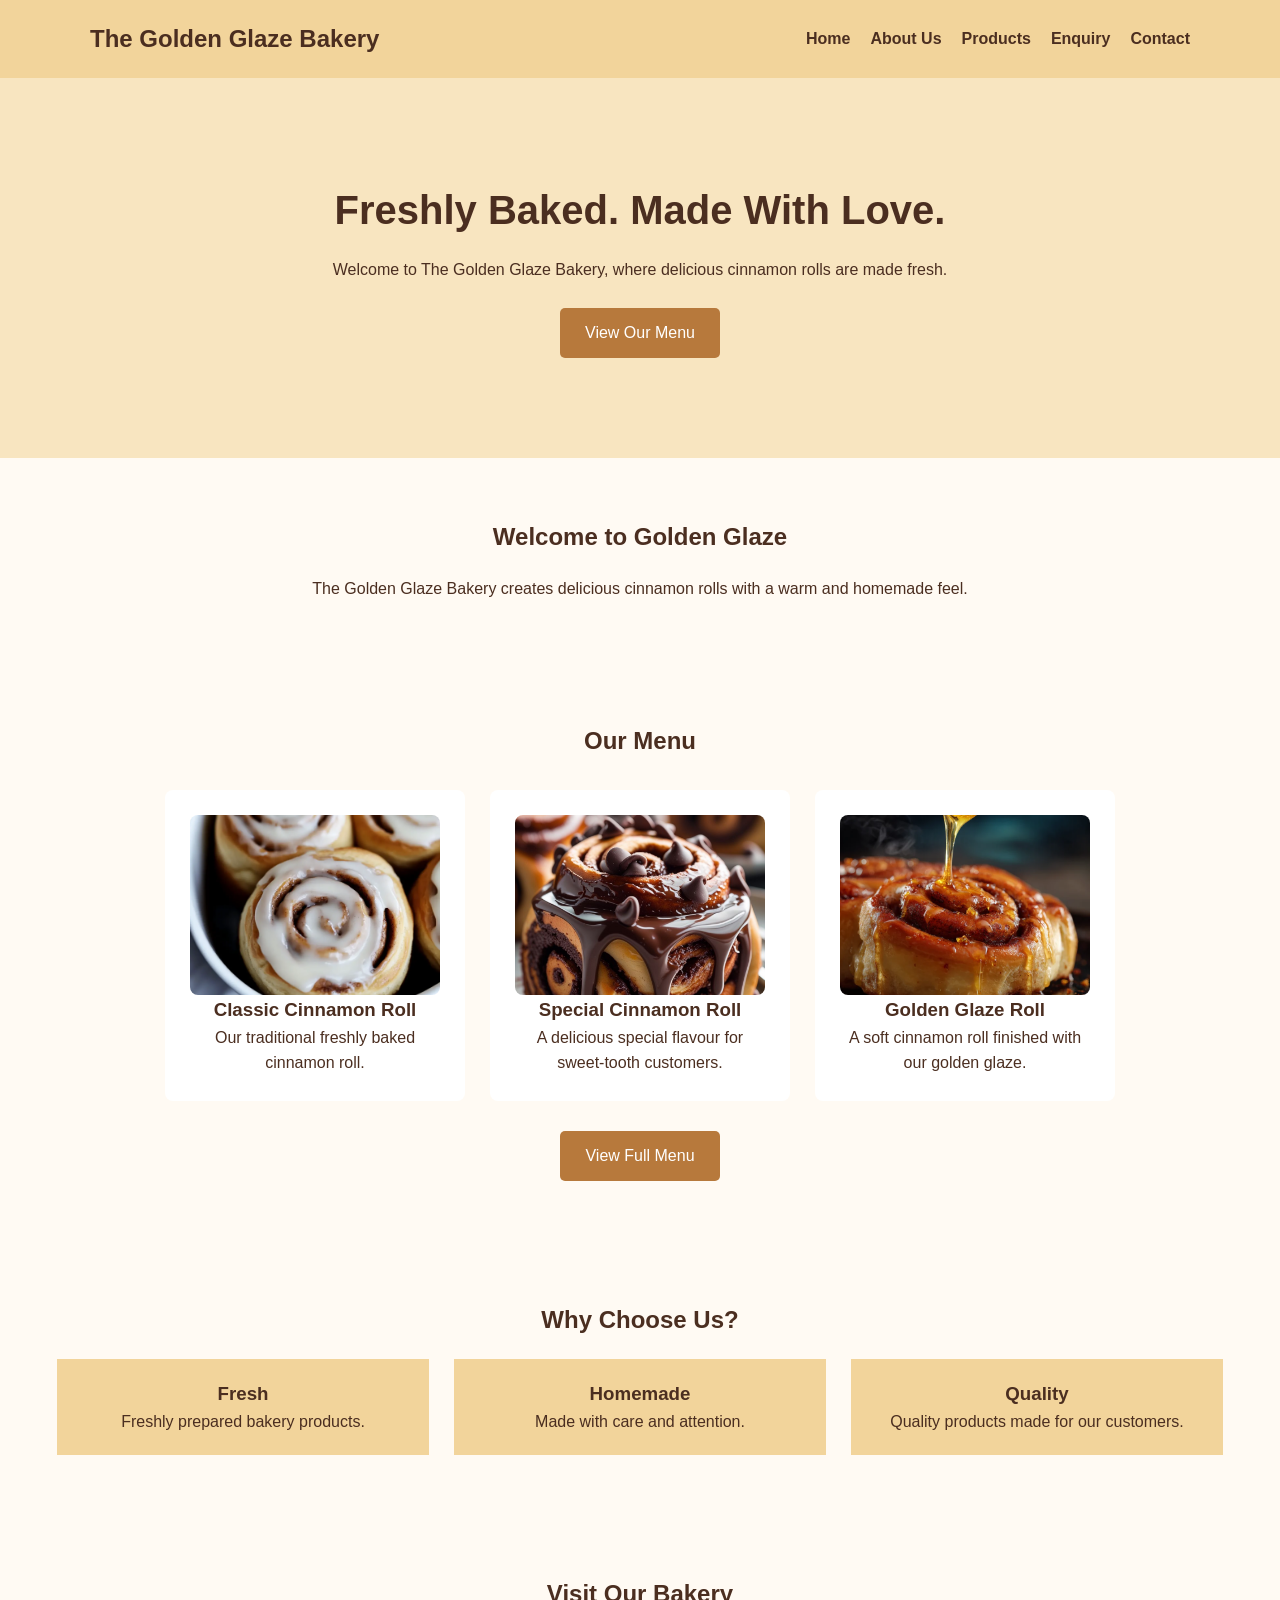
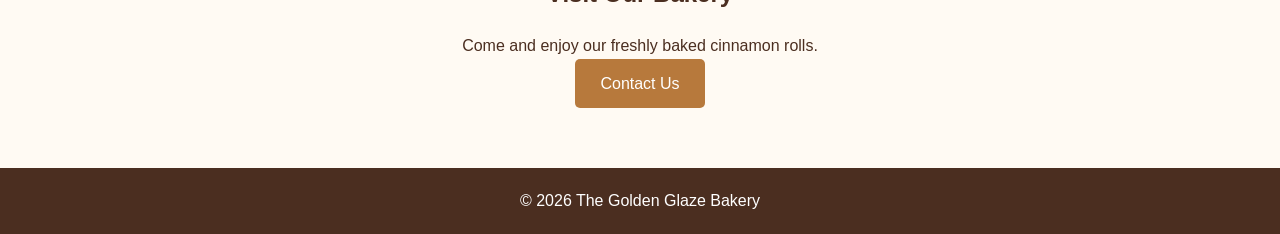
==== index.html @ a6e6b407 "Add files via upload" ====
<!DOCTYPE html>
<html lang="en">
<head>
    <meta charset="UTF-8">
    <meta name="viewport" content="width=device-width, initial-scale=1.0">

    <title>The Golden Glaze Bakery</title>

    <link rel="stylesheet" href="css/style.css">
</head>

<body>

    <!-- Navigation bar -->
    <header>
        <nav>
            <h1>The Golden Glaze Bakery</h1>

            <ul>
                <li><a href="index.html">Home</a></li>
                <li><a href="about.html">About Us</a></li>
                <li><a href="products.html">Products</a></li>
                <li><a href="enquiry.html">Enquiry</a></li>
                <li><a href="contact.html">Contact</a></li>
            </ul>
        </nav>
    </header>


    <!-- Main homepage content -->
    <main>

        <!-- Hero section -->
        <section class="hero">

            <h2>Freshly Baked. Made With Love.</h2>

            <p>
                Welcome to The Golden Glaze Bakery,
                where delicious cinnamon rolls are made fresh.
            </p>

            <a href="products.html" class="button">
                View Our Menu
            </a>

        </section>


        <!-- Welcome section -->
        <section class="welcome">

            <h2>Welcome to Golden Glaze</h2>

            <p>
                The Golden Glaze Bakery creates delicious cinnamon
                rolls with a warm and homemade feel.
            </p>

        </section>


        <!-- Featured products -->
        <section class="featured">

            <h2>Our Menu</h2>

            <div class="products">

                <div class="product">
                    <img src="images/cinnamon-classic.jpg" alt="Classic cinnamon roll">
                    <h3>Classic Cinnamon Roll</h3>
                    <p>Our traditional freshly baked cinnamon roll.</p>
                </div>

                <div class="product">
                    <img src="images/cinnamon-special.jpg" alt="Special cinnamon roll">
                    <h3>Special Cinnamon Roll</h3>
                    <p>A delicious special flavour for sweet-tooth customers.</p>
                </div>

                <div class="product">
                    <img src="images/cinnamon-gold.jpg" alt="Golden Glaze cinnamon roll">
                    <h3>Golden Glaze Roll</h3>
                    <p>A soft cinnamon roll finished with our golden glaze.</p>
                </div>

            </div>

            <a href="products.html" class="button">
                View Full Menu
            </a>

        </section>


        <!-- Why choose us -->
        <section class="why-us">

            <h2>Why Choose Us?</h2>

            <div class="reasons">

                <div>
                    <h3>Fresh</h3>
                    <p>Freshly prepared bakery products.</p>
                </div>

                <div>
                    <h3>Homemade</h3>
                    <p>Made with care and attention.</p>
                </div>

                <div>
                    <h3>Quality</h3>
                    <p>Quality products made for our customers.</p>
                </div>

            </div>

        </section>


        <!-- Visit the bakery -->
        <section class="visit">

            <h2>Visit Our Bakery</h2>

            <p>Come and enjoy our freshly baked cinnamon rolls.</p>

            <a href="contact.html" class="button">
                Contact Us
            </a>

        </section>

    </main>


    <!-- Footer -->
    <footer>

        <p>&copy; 2026 The Golden Glaze Bakery</p>

    </footer>

    <script src="js/script.js"></script>

</body>
</html>
---- css/style.css ----
/* General website styling */

* {
    box-sizing: border-box;
    margin: 0;
    padding: 0;
}

body {
    font-family: Arial, sans-serif;
    background-color: #fffaf3;
    color: #4b2e20;
    line-height: 1.6;
}


/* Navigation */

header {
    background-color: #f2d49b;
    padding: 20px;
}

nav {
    max-width: 1100px;
    margin: auto;
    display: flex;
    justify-content: space-between;
    align-items: center;
}

nav h1 {
    font-size: 24px;
}

nav ul {
    list-style: none;
    display: flex;
    gap: 20px;
}

nav a {
    text-decoration: none;
    color: #4b2e20;
    font-weight: bold;
}


/* Hero section */

.hero {
    text-align: center;
    padding: 100px 20px;
    background-color: #f8e5c0;
}

.hero h2 {
    font-size: 40px;
    margin-bottom: 15px;
}

.hero p {
    margin-bottom: 25px;
}


/* Buttons */

.button {
    display: inline-block;
    background-color: #b7793c;
    color: white;
    padding: 12px 25px;
    text-decoration: none;
    border-radius: 5px;
}


/* General sections */

section {
    padding: 60px 20px;
    text-align: center;
}

section h2 {
    margin-bottom: 20px;
}


/* Products */

.products {
    display: flex;
    justify-content: center;
    gap: 25px;
    margin: 30px auto;
    max-width: 1000px;
}

.product {
    background-color: white;
    padding: 25px;
    border-radius: 8px;
    width: 30%;
}


/* Why choose us */

.reasons {
    display: flex;
    justify-content: center;
    gap: 25px;
}

.reasons div {
    background-color: #f2d49b;
    padding: 20px;
    width: 30%;
}


/* Footer */

footer {
    text-align: center;
    background-color: #4b2e20;
    color: white;
    padding: 20px;
}


/* Mobile design */

@media (max-width: 768px) {

    nav {
        flex-direction: column;
        gap: 15px;
    }

    nav ul {
        flex-direction: column;
        text-align: center;
        gap: 10px;
    }

    .hero h2 {
        font-size: 30px;
    }

    .products {
        flex-direction: column;
    }

    .product {
        width: 100%;
    }

    .reasons {
        flex-direction: column;
    }

    .reasons div {
        width: 100%;
    }
}
.product img {
    width: 100%;
    height: 180px;
    object-fit: cover;
    border-radius: 8px;
    display: block;
}
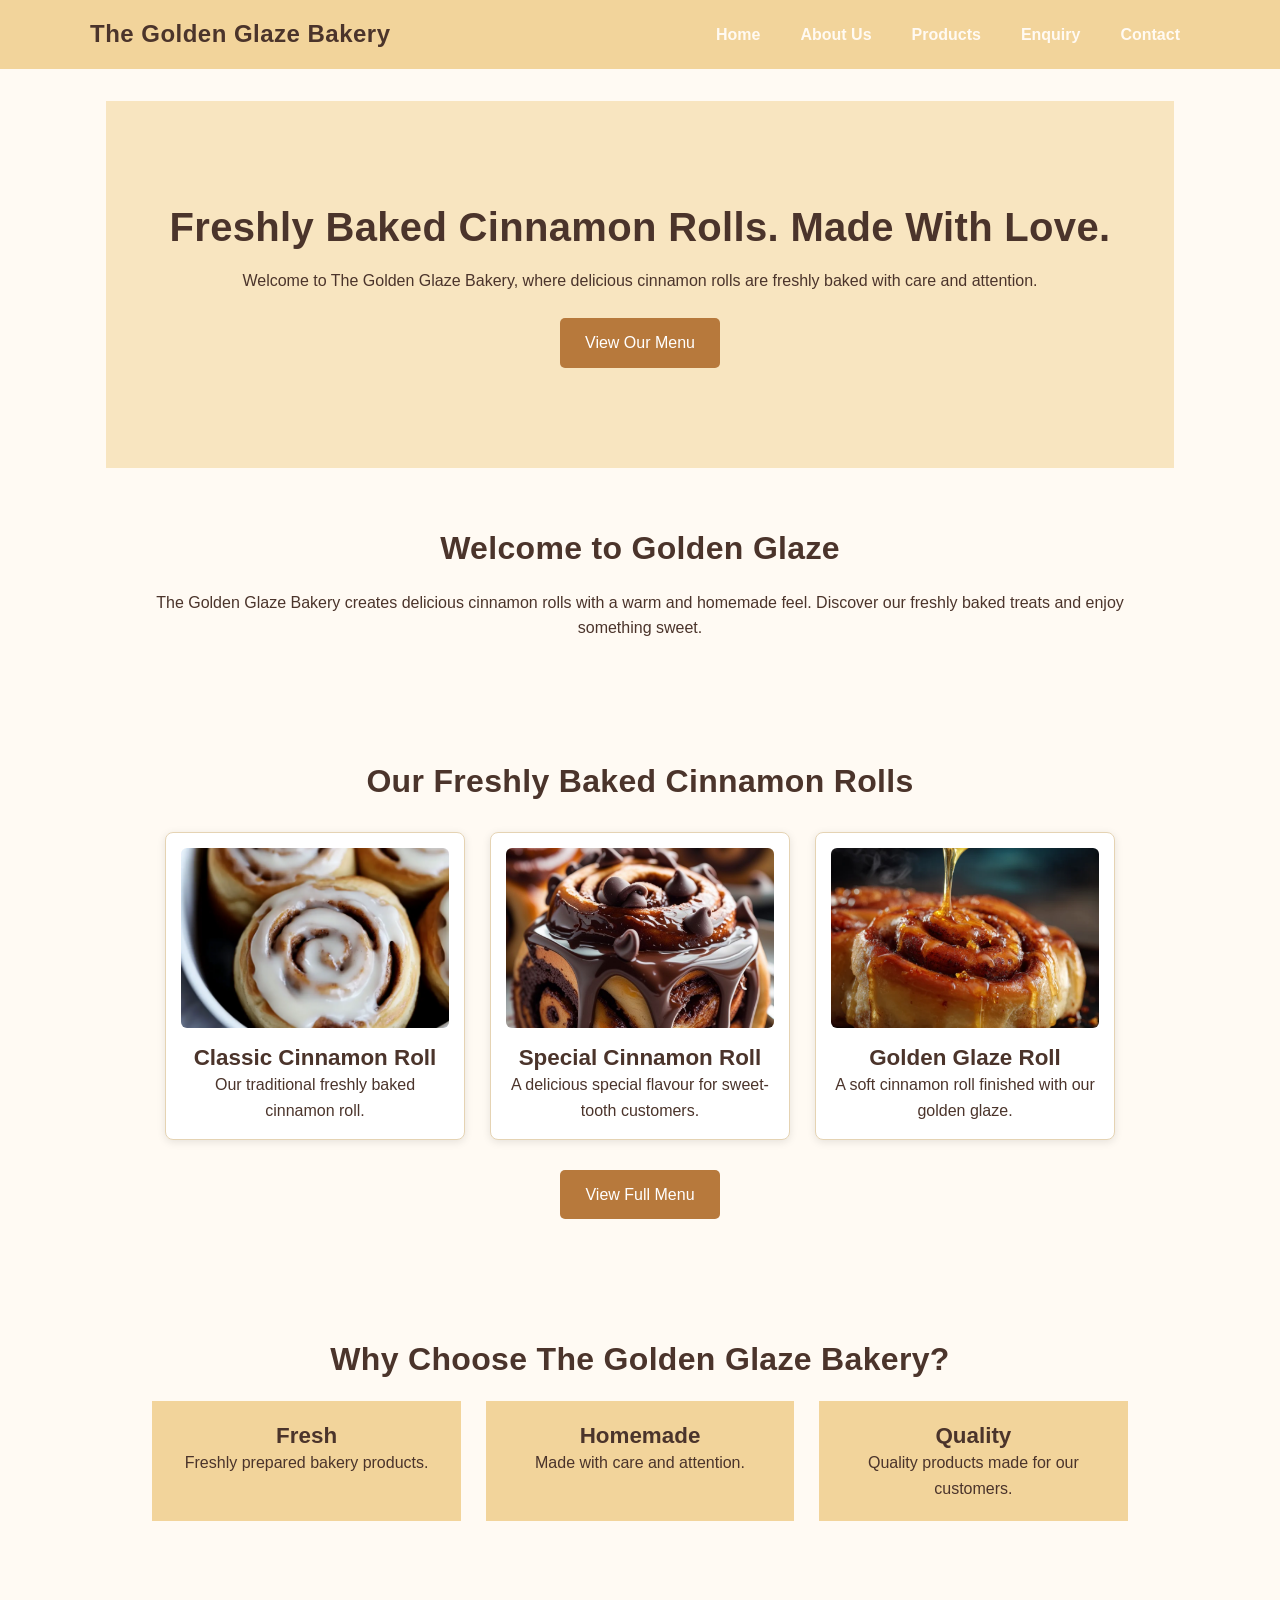
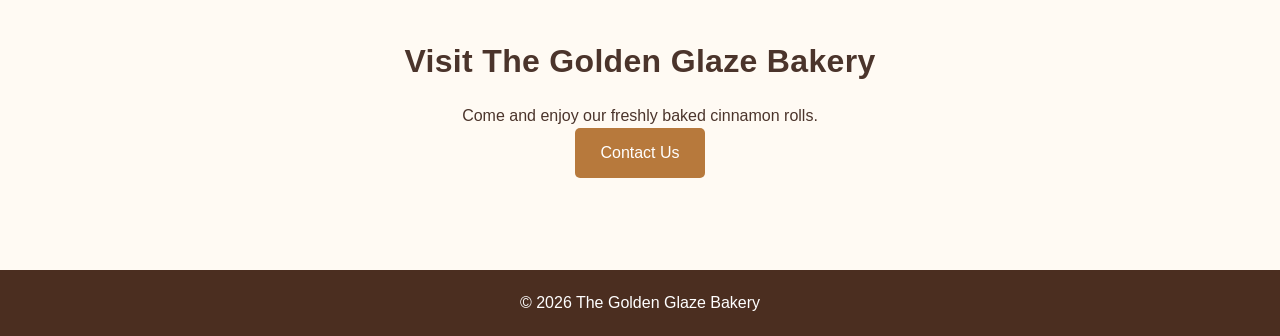
==== commit e5d8be91: "Add files via upload Completed Part 3 website functionality and SEO improvements" ====
--- a/index.html
+++ b/index.html
@@ -1,10 +1,20 @@
+
 <!DOCTYPE html>
 <html lang="en">
+
 <head>
     <meta charset="UTF-8">
     <meta name="viewport" content="width=device-width, initial-scale=1.0">
 
-    <title>The Golden Glaze Bakery</title>
+    <!-- SEO title and description -->
+    <title>Golden Glaze Bakery | Fresh Cinnamon Rolls</title>
+
+    <meta name="description" content="Welcome to The Golden Glaze Bakery. Discover our freshly baked cinnamon rolls, homemade flavours and signature golden glaze.">
+    <meta name="keywords" content="Golden Glaze Bakery, cinnamon rolls, freshly baked cinnamon rolls, homemade bakery, sweet treats">
+    <meta name="author" content="The Golden Glaze Bakery">
+
+    <!-- Search engine instructions -->
+    <meta name="robots" content="index, follow">
 
     <link rel="stylesheet" href="css/style.css">
 </head>
@@ -26,18 +36,17 @@
         </nav>
     </header>
 
-
-    <!-- Main homepage content -->
     <main>
 
         <!-- Hero section -->
         <section class="hero">
 
-            <h2>Freshly Baked. Made With Love.</h2>
+            <h2>Freshly Baked Cinnamon Rolls. Made With Love.</h2>
 
             <p>
                 Welcome to The Golden Glaze Bakery,
-                where delicious cinnamon rolls are made fresh.
+                where delicious cinnamon rolls are freshly baked
+                with care and attention.
             </p>
 
             <a href="products.html" class="button">
@@ -46,7 +55,6 @@
 
         </section>
 
-
         <!-- Welcome section -->
         <section class="welcome">
 
@@ -54,33 +62,39 @@
 
             <p>
                 The Golden Glaze Bakery creates delicious cinnamon
-                rolls with a warm and homemade feel.
+                rolls with a warm and homemade feel. Discover our
+                freshly baked treats and enjoy something sweet.
             </p>
 
         </section>
 
-
         <!-- Featured products -->
         <section class="featured">
 
-            <h2>Our Menu</h2>
+            <h2>Our Freshly Baked Cinnamon Rolls</h2>
 
             <div class="products">
 
                 <div class="product">
-                    <img src="images/cinnamon-classic.jpg" alt="Classic cinnamon roll">
+                    <img
+                        src="images/cinnamon-classic.jpg"
+                        alt="Freshly baked classic cinnamon roll">
                     <h3>Classic Cinnamon Roll</h3>
                     <p>Our traditional freshly baked cinnamon roll.</p>
                 </div>
 
                 <div class="product">
-                    <img src="images/cinnamon-special.jpg" alt="Special cinnamon roll">
+                    <img
+                        src="images/cinnamon-special.jpg"
+                        alt="Special cinnamon roll with a sweet topping">
                     <h3>Special Cinnamon Roll</h3>
                     <p>A delicious special flavour for sweet-tooth customers.</p>
                 </div>
 
                 <div class="product">
-                    <img src="images/cinnamon-gold.jpg" alt="Golden Glaze cinnamon roll">
+                    <img
+                        src="images/cinnamon-gold.jpg"
+                        alt="Golden Glaze signature cinnamon roll">
                     <h3>Golden Glaze Roll</h3>
                     <p>A soft cinnamon roll finished with our golden glaze.</p>
                 </div>
@@ -93,11 +107,10 @@
 
         </section>
 
-
         <!-- Why choose us -->
         <section class="why-us">
 
-            <h2>Why Choose Us?</h2>
+            <h2>Why Choose The Golden Glaze Bakery?</h2>
 
             <div class="reasons">
 
@@ -120,11 +133,10 @@
 
         </section>
 
-
         <!-- Visit the bakery -->
         <section class="visit">
 
-            <h2>Visit Our Bakery</h2>
+            <h2>Visit The Golden Glaze Bakery</h2>
 
             <p>Come and enjoy our freshly baked cinnamon rolls.</p>
 
@@ -136,15 +148,12 @@
 
     </main>
 
-
     <!-- Footer -->
     <footer>
-
         <p>&copy; 2026 The Golden Glaze Bakery</p>
-
     </footer>
 
     <script src="js/script.js"></script>
 
 </body>
-</html>+</html>
--- a/css/style.css
+++ b/css/style.css
@@ -7,12 +7,38 @@
 }
 
 body {
-    font-family: Arial, sans-serif;
+     font-family: Arial, Helvetica, sans-serif;
+    font-size: 1rem;
+    line-height: 1.6;
+    color: #4b342b;
     background-color: #fffaf3;
-    color: #4b2e20;
+}
+/* Typography */
+
+h1 {
+    font-size: 2.5rem;
+    font-weight: 700;
+    line-height: 1.2;
+    letter-spacing: 0.03rem;
+}
+
+h2 {
+    font-size: 2rem;
+    font-weight: 700;
+    line-height: 1.3;
+    letter-spacing: 0.02rem;
+}
+
+h3 {
+    font-size: 1.4rem;
+    font-weight: 600;
+    line-height: 1.3;
+}
+
+p {
+    font-size: 1rem;
     line-height: 1.6;
 }
-
 
 /* Navigation */
 
@@ -40,9 +66,24 @@
 }
 
 nav a {
+    color: #fffaf3;
     text-decoration: none;
-    color: #4b2e20;
-    font-weight: bold;
+    font-weight: 600;
+    padding: 8px 10px;
+    border-radius: 5px;
+}
+nav a:hover {
+    background-color: #d4a24c;
+    color: #4b342b;
+}
+
+nav a:focus {
+    outline: 2px solid #d4a24c;
+    outline-offset: 2px;
+}
+
+nav a:active {
+    background-color: #b88632;
 }
 
 
@@ -91,20 +132,28 @@
 /* Products */
 
 .products {
-    display: flex;
+     display: flex;
     justify-content: center;
+    align-items: stretch;
     gap: 25px;
+    flex-wrap: wrap;
+    max-width: 1000px;
     margin: 30px auto;
-    max-width: 1000px;
 }
 
 .product {
+   flex: 1 1 250px;
+    max-width: 300px;
     background-color: white;
-    padding: 25px;
+    padding: 15px;
+    border: 1px solid #e5d3b3;
     border-radius: 8px;
-    width: 30%;
-}
-
+    text-align: center;
+    box-shadow: 0 2px 8px rgba(0, 0, 0, 0.1);
+}
+.product:hover {
+    box-shadow: 0 4px 12px rgba(0, 0, 0, 0.15);
+}
 
 /* Why choose us */
 
@@ -159,17 +208,312 @@
     }
 
     .reasons {
-        flex-direction: column;
+        display: flex;
+    justify-content: center;
+    align-items: stretch;
+    gap: 25px;
+    flex-wrap: wrap;
     }
 
     .reasons div {
-        width: 100%;
+        flex: 1 1 250px;
+    max-width: 300px;
+    background-color: #f2d49b;
+    padding: 20px;
+    border-radius: 8px;
     }
 }
 .product img {
-    width: 100%;
+        width: 100%;
     height: 180px;
     object-fit: cover;
-    border-radius: 8px;
+    border-radius: 6px;
     display: block;
-}+    margin-bottom: 15px;
+;
+}
+main {
+    width: 90%;
+    max-width: 1100px;
+    margin: 0 auto;
+    padding: 2rem 1rem;
+}
+/* =========================
+   RESPONSIVE DESIGN
+   ========================= */
+
+/* Tablet */
+@media (max-width: 768px) {
+
+    nav {
+        flex-direction: column;
+        gap: 15px;
+    }
+
+    nav ul {
+        flex-wrap: wrap;
+        justify-content: center;
+        gap: 10px;
+    }
+
+    .products {
+        gap: 20px;
+        padding: 0 20px;
+    }
+
+    .reasons {
+        gap: 20px;
+        padding: 0 20px;
+    }
+
+    h1 {
+        font-size: 2rem;
+    }
+
+    h2 {
+        font-size: 1.7rem;
+    }
+}
+
+
+/* Mobile */
+@media (max-width: 480px) {
+
+    nav {
+        flex-direction: column;
+        text-align: center;
+    }
+
+    nav ul {
+        flex-direction: column;
+        align-items: center;
+        width: 100%;
+    }
+
+    nav a {
+        display: block;
+        width: 100%;
+    }
+
+    .products {
+        flex-direction: column;
+        align-items: center;
+    }
+
+    .product {
+        width: 100%;
+        max-width: 100%;
+    }
+
+    .reasons {
+        flex-direction: column;
+        align-items: center;
+    }
+
+    .reasons div {
+        width: 100%;
+        max-width: 100%;
+    }
+
+    h1 {
+        font-size: 1.7rem;
+    }
+
+    h2 {
+        font-size: 1.5rem;
+    }
+
+    p {
+        font-size: 0.95rem;
+    }
+}
+
+/* =====================================
+   PART 3 - PRODUCT SEARCH AND FILTERS
+===================================== */
+
+.product-controls {
+    display: flex;
+    flex-wrap: wrap;
+    justify-content: center;
+    align-items: center;
+    gap: 12px;
+    margin: 25px auto;
+}
+
+.product-controls input,
+.product-controls select {
+    padding: 10px;
+    border: 1px solid #b89565;
+    border-radius: 5px;
+    font-size: 15px;
+}
+
+.product {
+    transition: transform 0.3s ease, box-shadow 0.3s ease;
+}
+
+.product:hover {
+    transform: translateY(-5px);
+    box-shadow: 0 8px 18px rgba(0, 0, 0, 0.12);
+}
+
+.product img {
+    cursor: pointer;
+    transition: opacity 0.3s ease;
+}
+
+.product img:hover {
+    opacity: 0.85;
+}
+
+#productCount {
+    text-align: center;
+    margin: 15px 0;
+}
+
+#noProducts {
+    text-align: center;
+    padding: 20px;
+    font-weight: bold;
+}
+
+
+/* =====================================
+   PART 3 - IMAGE LIGHTBOX
+===================================== */
+
+.image-lightbox {
+    width: min(90%, 700px);
+    max-width: 700px;
+    border: none;
+    border-radius: 12px;
+    padding: 20px;
+    background: #fffaf2;
+    text-align: center;
+}
+
+.image-lightbox::backdrop {
+    background: rgba(0, 0, 0, 0.8);
+}
+
+.lightbox-image {
+    display: block;
+    max-width: 100%;
+    max-height: 70vh;
+    object-fit: contain;
+    margin: 20px auto 10px;
+}
+
+.lightbox-caption {
+    color: #654321;
+    font-weight: bold;
+}
+
+.lightbox-close {
+    display: block;
+    margin-left: auto;
+    border: none;
+    background: transparent;
+    font-size: 30px;
+    cursor: pointer;
+    color: #654321;
+}
+
+
+/* =====================================
+   RESPONSIVE PRODUCT CONTROLS
+===================================== */
+
+@media (max-width: 600px) {
+
+    .product-controls {
+        flex-direction: column;
+        align-items: stretch;
+        padding: 0 15px;
+    }
+
+    .product-controls input,
+    .product-controls select {
+        width: 100%;
+    }
+
+}
+/* =================================
+   PART 3: WEBSITE ANIMATIONS
+================================= */
+
+/* Smooth transitions for links and buttons */
+a,
+button {
+    transition: color 0.3s ease,
+                background-color 0.3s ease,
+                transform 0.3s ease,
+                box-shadow 0.3s ease;
+}
+
+/* Product card hover effect */
+.product {
+    transition: transform 0.3s ease,
+                box-shadow 0.3s ease;
+}
+
+.product:hover {
+    transform: translateY(-6px);
+    box-shadow: 0 8px 20px rgba(0, 0, 0, 0.12);
+}
+
+/* Button hover effect */
+button:hover {
+    transform: translateY(-2px);
+}
+
+/* Fade-in animation */
+@keyframes fadeInUp {
+    from {
+        opacity: 0;
+        transform: translateY(20px);
+    }
+
+    to {
+        opacity: 1;
+        transform: translateY(0);
+    }
+}
+
+/* Apply animation to main sections */
+main section {
+    animation: fadeInUp 0.7s ease both;
+}
+
+/* Respect visitors who prefer reduced motion */
+@media (prefers-reduced-motion: reduce) {
+    *,
+    *::before,
+    *::after {
+        animation-duration: 0.01ms !important;
+        transition-duration: 0.01ms !important;
+        scroll-behavior: auto !important;
+    }
+}
+/* =================================
+   PART 3: INTERACTIVE MAP STYLING
+================================= */
+
+.map-section {
+    padding: 40px 20px;
+    text-align: center;
+}
+
+.bakery-map {
+    width: 100%;
+    height: 400px;
+    margin: 20px auto;
+    border-radius: 10px;
+    z-index: 1;
+}
+
+.map-note {
+    font-size: 13px;
+    color: #777;
+}
